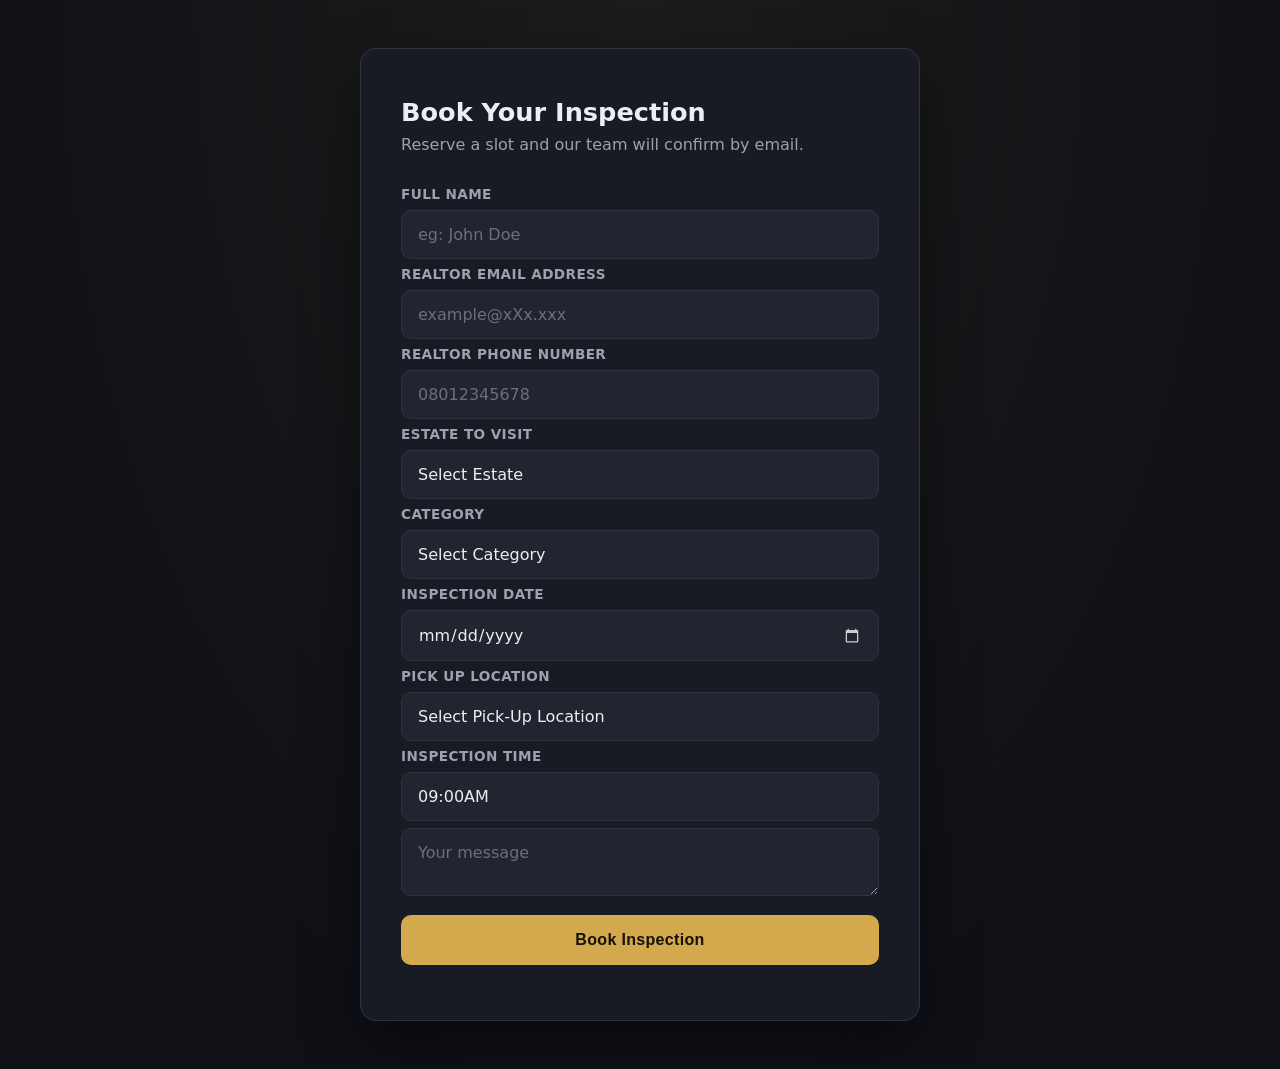
==== index.html @ 1f4cd4dc "feat:add initial form layout" ====
<!DOCTYPE html>
<html lang="en">

<head>
    <meta charset="UTF-8">
    <meta name="viewport" content="width=device-width, initial-scale=1.0">
    <title>Book an Inspection</title>
    <link rel="stylesheet" href="./index.css">
    <script defer src="./index.js"></script>
</head>

<body>
    <form action="" id="inspectionForm">
        <h1 style="margin-bottom:8px; font-size:1.6rem;">Book Your Inspection</h1>
        <p style="color:var(--text-muted); margin-bottom:32px;">
            Reserve a slot and our team will confirm by email.
        </p>
        <fieldset>
            <div>
                <label for="full-name">Full Name</label>
                <input required placeholder="eg: John Doe" type="text" id="full-name" name="name">
            </div>

            <div>
                <label for="email">Realtor Email Address </label>
                <input required placeholder="example@xXx.xxx" type="email" id="email" name="email">
            </div>

            <div>
                <label for="phone-number">Realtor Phone Number </label>
                <input required placeholder="08012345678" type="tel" id="phone-number" name="phone">
            </div>
        </fieldset>
        <div>
            <fieldset>
                <label for="estate-groups">Estate To Visit</label>
                <select required id="estate-groups" name="property">
                    <option selected disabled value="">Select Estate</option>
                    <optgroup label="Lagos">
                        <option value="Bolton Height (Flagship luxury apartments)">Bolton Height (Flagship luxury
                            apartments)</option>
                        <option value="Lekki Pride I (Smart residential homes)">Lekki Pride I (Smart residential homes)
                        </option>
                        <option value="Lekki Pride II (Terrace duplexes and apartments)">Lekki Pride II (Terrace
                            duplexes and apartments)</option>

                        <option value="Lekki Pride III (Serviced plots and residential lands)">Lekki Pride III (Serviced
                            plots and residential lands)</option>
                        <option value="Zylus Court Phase I">Zylus Court Phase I</option>
                        <option value="Zylus Court Phase II">Zylus Court Phase II</option>
                        <option value="Zylus Court Extension (Bungalows and terrace duplexes)">Zylus Court Extension
                            (Bungalows and terrace duplexes)</option>
                        <option value="Zylus Chrystland City (50-hectare leisure and residential city near St. Augustine
                            University)">Zylus Chrystland City (50-hectare leisure and residential city near St.
                            Augustine
                            University)</option>
                        <option value="Zylus Olumo Pride Epe">Zylus Olumo Pride Epe</option>
                        <option value="Tiwa Commercial Hub (Aiyetoro — Commercial plot spaces for businesses)">Tiwa
                            Commercial Hub (Aiyetoro — Commercial plot spaces for businesses)</option>
                        <option value="Tiwa Garden City Phase 1">Tiwa Garden City Phase 1</option>
                        <option value="Tiwa Phase 2">Tiwa Phase 2</option>
                        <option value="Zylus Prime City (Eleran Igbe Bus Stop — Government allocation lands)">Zylus
                            Prime City (Eleran Igbe Bus Stop — Government allocation lands)</option>
                        <option value="Lekki Avana Phase I (Idera Scheme, Eleko)">Lekki Avana Phase I (Idera Scheme,
                            Eleko)</option>
                        <option value="Lekki Avana Phase II (Eleran Igbe — Smart-ready bungalows)">Lekki Avana Phase II
                            (Eleran Igbe — Smart-ready bungalows)</option>
                    </optgroup>
                    <optgroup label="Ogun">
                        <option value="Zylus Olumo Pride Abeokuta">Zylus Olumo Pride Abeokuta</option>
                        <option value="Zylus Lafenwa Scheme">Zylus Lafenwa Scheme</option>
                    </optgroup>

                    <optgroup label="Abuja">
                        <option value="Zylus Residence Abuja">Zylus Residence Abuja </option>
                    </optgroup>
                </select>

            </fieldset>
        </div>
        <div>
            <label for="category">Category</label>
            <select required name="category" id="category">
                <option selected disabled value="">Select Category</option>
                <option value="Realtor Only">Realtor Only</option>
                <option value="Realtor With Client">Realtor With Client</option>
            </select>
        </div>
        <div id="realtor-day-wrap" hidden>
            <label for="inspection-day">Inspection Day</label>
            <select id="inspection-day" name="inspection_day">
                <option value="" selected disabled>Select Day</option>
                <option value="Tuesday">Tuesday</option>
                <option value="Thursday">Thursday</option>
                <option value="Saturday">Saturday</option>
            </select>
            <small style="color:var(--text-muted); display:block; margin-top:6px;">
                Realtor inspections hold Tue / Thu / Sat
            </small>
        </div>
        <div>
            <label for="inspection-date">Inspection Date</label>
            <input required type="date" id="inspection-date" name="date">
        </div>
        <div>
            <label for="pick-up-location">Pick up location</label>
            <select required name="location" id="pick-up-location">

                <option selected disabled value="">Select Pick-Up Location</option>
                <option
                    value="Head Office (4A Omon Ebhomenye Street, Off Admiralty Way, Lekki Phase 1, Lagos, Nigeria.)">
                    Head
                    Office (4A Omon Ebhomenye Street, Off Admiralty Way, Lekki Phase 1, Lagos, Nigeria.)</option>
                <option value="21 Wemco road, off Agidingbi Road, Ogba, Ikeja Lagos">21 Wemco road, off Agidingbi Road,
                    Ogba, Ikeja
                    Lagos</option>
                <option value="Lafenwa-Abeokuta">Lafenwa-Abeokuta</option>
                <option value="Iwo Road Roundabout (Ibadan)">Iwo Road Roundabout (Ibadan)</option>
                <option value="Olomore Abeokuta (Only available for Eti-Ile Court)">Olomore Abeokuta (Only available for
                    Eti-Ile
                    Court)</option>
                <option value="Mega Chicken (Island)">Mega Chicken (Island)</option>
                <option value="Shoprite (Island)">Shoprite (Island)</option>
                <option value="Lekki Phase 1 (Island)">Lekki Phase 1 (Island)</option>
                <option value="Abia House, Off Ahmadu Bello Way">Abia House, Off Ahmadu Bello Way</option>
                <option value="Treasure Park">Treasure park</option>
            </select>
        </div>

        <div>
            <label for="inspection-time">Inspection Time</label>
            <input required type="text" value="09:00AM" readonly name="time">
        </div>
        <div>
            <textarea name="message" id="message" placeholder="Your message"></textarea>
        </div>
        <div>
            <button type="submit">Book Inspection</button>
        </div>
    </form>
    <div id="successPanel" class="success-panel" hidden>
        <div class="success-icon">✓</div>
        <h1>Booking Received!</h1>
        <p class="success-detail">
            A confirmation email has been sent to
            <b id="sentToEmail"></b>.<br>
            If you don't see it within a few minutes, please check your spam folder.
        </p>
        <p class="success-detail" id="successSummary"></p>
        <button type="button" id="bookNewBtn">Book New Client</button>
    </div>
</body>

</html>
---- index.css ----
*{
    margin: 0;
    padding: 0;
    box-sizing: border-box;
}

:root {
    --bg:#0f1117;
    --card:#181b23;
    --field:#21252f;
    --border: #2e3340;
    --text: #eceef2;
    --text-muted: #9aa1af;
    --accent: #d4a94e;  
    --accent-glow: rgba(212, 169, 78, 0.25);
    --radius: 10px;

}

body {
    font-family: system-ui, -apple-system, BlinkMacSystemFont, 'Segoe UI', Roboto, Oxygen, Ubuntu, Cantarell, 'Open Sans', 'Helvetica Neue', sans-serif;
    background: var(--bg);
    background-image: radial-gradient(
    ellipse at top,
    rgba(212, 169, 78, 0.07),
    transparent 75%
  );
  color: var(--text);
  min-height: 100vh;
  display: grid;
  place-items: center;   /* dead-center the card, 2 lines */
  padding: 48px 16px;
}

form {
  background: var(--card);
  border: 1px solid var(--border);
  border-radius: 16px;
  padding: 48px 40px;
  width: 100%;
  max-width: 560px;
  box-shadow: 0 24px 60px rgba(0, 0, 0, 0.45);
}

fieldset {
  border: none;
}

form > div,
fieldset > div {
  margin-bottom: 7px;    
}

label {
  display: block;
  margin-bottom: 8px;      
  font-size: 0.85rem;
  font-weight: 600;
  letter-spacing: 0.03em;
  text-transform: uppercase;
  color: var(--text-muted);
}

input,
select,
textarea {
  width: 100%;
  padding: 14px 16px;
  background: var(--field);
  border: 1px solid var(--border);
  border-radius: var(--radius);
  color: var(--text);
  font-size: 1rem;
  font-family: inherit;
  transition: border-color 0.2s ease, box-shadow 0.2s ease;
}

input::placeholder,
textarea::placeholder {
  color: var(--text-muted);
  opacity: 0.6;
}

select {
  appearance: none;
  cursor: pointer;
}
option { background: var(--field); }

input[type="date"]::-webkit-calendar-picker-indicator {
  filter: invert(0.8);
}
button[type="submit"] {
  width: 100%;
  padding: 16px;
  margin-top: 8px;
  background: var(--accent);
  color: #14120a;          /* dark text on gold = strong contrast */
  border: none;
  border-radius: var(--radius);
  font-size: 1rem;
  font-weight: 700;
  letter-spacing: 0.02em;
  cursor: pointer;
  transition: transform 0.15s ease, box-shadow 0.15s ease, opacity 0.2s;
}
button[type="submit"]:hover {
  transform: translateY(-2px);
  box-shadow: 0 8px 24px var(--accent-glow);
}

button[type="submit"]:active {
  transform: translateY(0);
}

button[type="submit"]:disabled {
  opacity: 0.6;
  cursor: wait;
  transform: none;
}
@media (max-width: 480px) {
  form {
    padding: 32px 20px;
  }
}

.success-panel {
  background: var(--card);
  border: 1px solid var(--border);
  border-radius: 16px;
  padding: 56px 40px;
  width: 100%;
  max-width: 560px;
  box-shadow: 0 24px 60px rgba(0, 0, 0, 0.45);
  text-align: center;
  animation: rise 0.4s ease both;
}

.success-icon {
  width: 64px;
  height: 64px;
  margin: 0 auto 24px;
  border-radius: 50%;
  background: var(--accent);
  color: #14120a;
  font-size: 2rem;
  display: grid;
  place-items: center;
}

.success-detail {
  color: var(--text-muted);
  margin: 16px 0;
  line-height: 1.6;
}

#bookNewBtn {
  margin-top: 24px;
  padding: 14px 32px;
  background: transparent;
  color: var(--accent);
  border: 1px solid var(--accent);
  border-radius: var(--radius);
  font-size: 1rem;
  font-weight: 600;
  cursor: pointer;
  transition: background 0.2s, color 0.2s;
}

#bookNewBtn:hover {
  background: var(--accent);
  color: #14120a;
}

@keyframes rise {
  from { opacity: 0; transform: translateY(12px); }
  to   { opacity: 1; transform: translateY(0); }
}
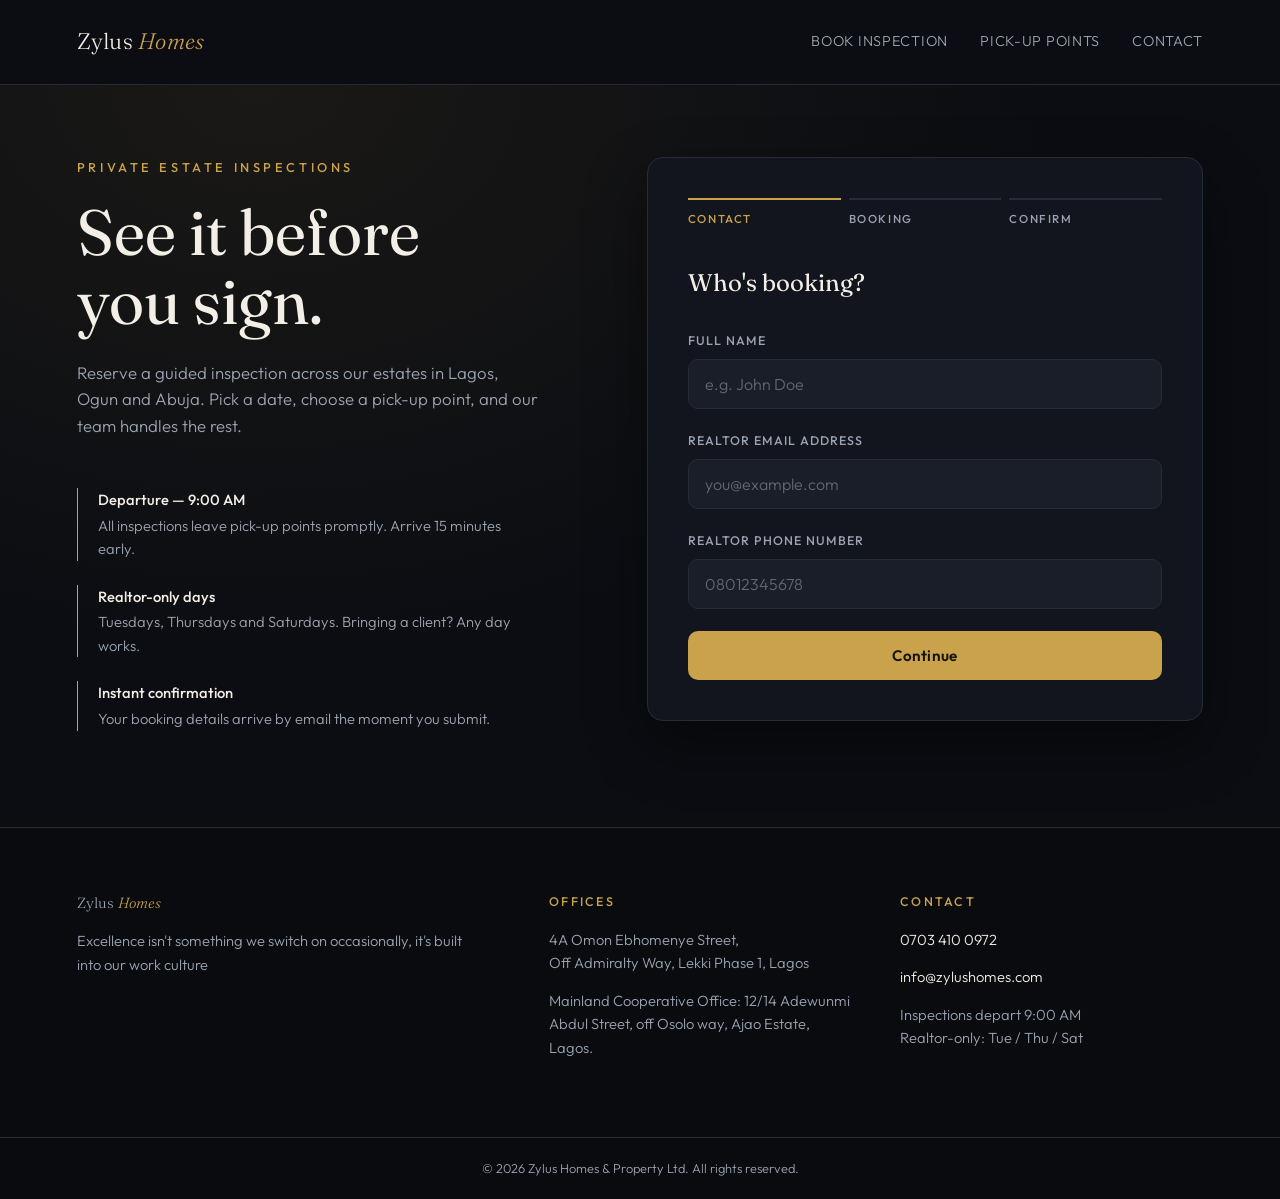
==== commit 5ec0db22: "add premium layout" ====
--- a/index.html
+++ b/index.html
@@ -4,151 +4,244 @@
 <head>
     <meta charset="UTF-8">
     <meta name="viewport" content="width=device-width, initial-scale=1.0">
-    <title>Book an Inspection</title>
+    <title>Book an Inspection — Zylus Homes</title>
+    <link rel="preconnect" href="https://fonts.googleapis.com">
+    <link rel="preconnect" href="https://fonts.gstatic.com" crossorigin>
+    <link
+        href="https://fonts.googleapis.com/css2?family=Fraunces:opsz,wght@9..144,400;9..144,600&family=Outfit:wght@300;400;500;600&display=swap"
+        rel="stylesheet">
     <link rel="stylesheet" href="./index.css">
-    <script defer src="./index.js"></script>
+    <script src="./index.js" defer></script>
 </head>
 
 <body>
-    <form action="" id="inspectionForm">
-        <h1 style="margin-bottom:8px; font-size:1.6rem;">Book Your Inspection</h1>
-        <p style="color:var(--text-muted); margin-bottom:32px;">
-            Reserve a slot and our team will confirm by email.
-        </p>
-        <fieldset>
-            <div>
-                <label for="full-name">Full Name</label>
-                <input required placeholder="eg: John Doe" type="text" id="full-name" name="name">
-            </div>
-
-            <div>
-                <label for="email">Realtor Email Address </label>
-                <input required placeholder="example@xXx.xxx" type="email" id="email" name="email">
-            </div>
-
-            <div>
-                <label for="phone-number">Realtor Phone Number </label>
-                <input required placeholder="08012345678" type="tel" id="phone-number" name="phone">
-            </div>
-        </fieldset>
-        <div>
-            <fieldset>
-                <label for="estate-groups">Estate To Visit</label>
-                <select required id="estate-groups" name="property">
-                    <option selected disabled value="">Select Estate</option>
-                    <optgroup label="Lagos">
-                        <option value="Bolton Height (Flagship luxury apartments)">Bolton Height (Flagship luxury
-                            apartments)</option>
-                        <option value="Lekki Pride I (Smart residential homes)">Lekki Pride I (Smart residential homes)
-                        </option>
-                        <option value="Lekki Pride II (Terrace duplexes and apartments)">Lekki Pride II (Terrace
-                            duplexes and apartments)</option>
-
-                        <option value="Lekki Pride III (Serviced plots and residential lands)">Lekki Pride III (Serviced
-                            plots and residential lands)</option>
-                        <option value="Zylus Court Phase I">Zylus Court Phase I</option>
-                        <option value="Zylus Court Phase II">Zylus Court Phase II</option>
-                        <option value="Zylus Court Extension (Bungalows and terrace duplexes)">Zylus Court Extension
-                            (Bungalows and terrace duplexes)</option>
-                        <option value="Zylus Chrystland City (50-hectare leisure and residential city near St. Augustine
-                            University)">Zylus Chrystland City (50-hectare leisure and residential city near St.
-                            Augustine
-                            University)</option>
-                        <option value="Zylus Olumo Pride Epe">Zylus Olumo Pride Epe</option>
-                        <option value="Tiwa Commercial Hub (Aiyetoro — Commercial plot spaces for businesses)">Tiwa
-                            Commercial Hub (Aiyetoro — Commercial plot spaces for businesses)</option>
-                        <option value="Tiwa Garden City Phase 1">Tiwa Garden City Phase 1</option>
-                        <option value="Tiwa Phase 2">Tiwa Phase 2</option>
-                        <option value="Zylus Prime City (Eleran Igbe Bus Stop — Government allocation lands)">Zylus
-                            Prime City (Eleran Igbe Bus Stop — Government allocation lands)</option>
-                        <option value="Lekki Avana Phase I (Idera Scheme, Eleko)">Lekki Avana Phase I (Idera Scheme,
-                            Eleko)</option>
-                        <option value="Lekki Avana Phase II (Eleran Igbe — Smart-ready bungalows)">Lekki Avana Phase II
-                            (Eleran Igbe — Smart-ready bungalows)</option>
-                    </optgroup>
-                    <optgroup label="Ogun">
-                        <option value="Zylus Olumo Pride Abeokuta">Zylus Olumo Pride Abeokuta</option>
-                        <option value="Zylus Lafenwa Scheme">Zylus Lafenwa Scheme</option>
-                    </optgroup>
-
-                    <optgroup label="Abuja">
-                        <option value="Zylus Residence Abuja">Zylus Residence Abuja </option>
-                    </optgroup>
-                </select>
-
-            </fieldset>
+
+    <header class="site-header">
+        <a class="brand" href="#">Zylus <span>Homes</span></a>
+        <nav class="site-nav">
+            <a href="#book">Book Inspection</a>
+            <a href="#footer">Pick-up Points</a>
+            <a href="#footer">Contact</a>
+        </nav>
+    </header>
+
+    <main class="hero-grid" id="book">
+
+        <section class="hero-copy">
+            <p class="eyebrow">Private Estate Inspections</p>
+            <h1>See it before<br>you sign.</h1>
+            <p class="lede">
+                Reserve a guided inspection across our estates in Lagos, Ogun
+                and Abuja. Pick a date, choose a pick-up point, and our team
+                handles the rest.
+            </p>
+
+            <ul class="facts">
+                <li>
+                    <b>Departure — 9:00 AM</b>
+                    All inspections leave pick-up points promptly. Arrive 15 minutes early.
+                </li>
+                <li>
+                    <b>Realtor-only days</b>
+                    Tuesdays, Thursdays and Saturdays. Bringing a client? Any day works.
+                </li>
+                <li>
+                    <b>Instant confirmation</b>
+                    Your booking details arrive by email the moment you submit.
+                </li>
+            </ul>
+        </section>
+
+
+        <section class="booking-card">
+
+            <ol class="rail" aria-hidden="true">
+                <li class="rail-step active">Contact</li>
+                <li class="rail-step">Booking</li>
+                <li class="rail-step">Confirm</li>
+            </ol>
+
+            <form id="inspectionForm" novalidate>
+
+                <fieldset class="form-step" data-step="0">
+                    <legend>Who's booking?</legend>
+
+                    <div class="field">
+                        <label for="full-name">Full Name</label>
+                        <input required placeholder="e.g. John Doe" type="text" id="full-name" name="name">
+                    </div>
+
+                    <div class="field">
+                        <label for="email">Realtor Email Address</label>
+                        <input required placeholder="you@example.com" type="email" id="email" name="email">
+                    </div>
+
+                    <div class="field">
+                        <label for="phone-number">Realtor Phone Number</label>
+                        <input required placeholder="08012345678" type="tel" id="phone-number" name="phone">
+                    </div>
+
+                    <div class="step-actions">
+                        <button type="button" class="btn-primary" data-next>Continue</button>
+                    </div>
+                </fieldset>
+
+
+                <fieldset class="form-step" data-step="1" hidden>
+                    <legend>Inspection details</legend>
+
+                    <div class="field">
+                        <label for="estate-groups">Estate</label>
+                        <select required id="estate-groups" name="property">
+                            <option value="" selected disabled>Select Estate</option>
+                            <optgroup label="Lagos">
+                                <option value="Bolton Height (Flagship luxury apartments)">Bolton Height (Flagship
+                                    luxury apartments)</option>
+                                <option value="Lekki Pride I (Smart residential homes)">Lekki Pride I (Smart residential
+                                    homes)</option>
+                                <option value="Lekki Pride II (Terrace duplexes and apartments)">Lekki Pride II (Terrace
+                                    duplexes and apartments)</option>
+                                <option value="Lekki Pride III (Serviced plots and residential lands)">Lekki Pride III
+                                    (Serviced plots and residential lands)</option>
+                                <option value="Zylus Court Phase I">Zylus Court Phase I</option>
+                                <option value="Zylus Court Phase II">Zylus Court Phase II</option>
+                                <option value="Zylus Court Extension (Bungalows and terrace duplexes)">Zylus Court
+                                    Extension (Bungalows and terrace duplexes)</option>
+                                <option
+                                    value="Zylus Chrystland City (50-hectare leisure and residential city near St. Augustine University)">
+                                    Zylus Chrystland City (50-hectare leisure and residential city)</option>
+                                <option value="Zylus Olumo Pride Epe">Zylus Olumo Pride Epe</option>
+                                <option value="Tiwa Commercial Hub (Aiyetoro — Commercial plot spaces for businesses)">
+                                    Tiwa Commercial Hub (Aiyetoro)</option>
+                                <option value="Tiwa Garden City Phase 1">Tiwa Garden City Phase 1</option>
+                                <option value="Tiwa Phase 2">Tiwa Phase 2</option>
+                                <option value="Zylus Prime City (Eleran Igbe Bus Stop — Government allocation lands)">
+                                    Zylus Prime City (Eleran Igbe)</option>
+                                <option value="Lekki Avana Phase I (Idera Scheme, Eleko)">Lekki Avana Phase I (Idera
+                                    Scheme, Eleko)</option>
+                                <option value="Lekki Avana Phase II (Eleran Igbe — Smart-ready bungalows)">Lekki Avana
+                                    Phase II (Eleran Igbe)</option>
+                            </optgroup>
+                            <optgroup label="Ogun">
+                                <option value="Zylus Olumo Pride Abeokuta">Zylus Olumo Pride Abeokuta</option>
+                                <option value="Zylus Lafenwa Scheme">Zylus Lafenwa Scheme</option>
+                            </optgroup>
+                            <optgroup label="Abuja">
+                                <option value="Zylus Residence Abuja">Zylus Residence Abuja</option>
+                            </optgroup>
+                        </select>
+                    </div>
+
+                    <div class="field">
+                        <label for="category">Category</label>
+                        <select required name="category" id="category">
+                            <option value="" selected disabled>Select Category</option>
+                            <option value="Realtor Only">Realtor Only</option>
+                            <option value="Realtor With Client">Realtor With Client</option>
+                        </select>
+                    </div>
+
+                    <div class="field-row">
+                        <div class="field">
+                            <label for="inspection-date">Inspection Date</label>
+                            <input required type="date" id="inspection-date" name="date">
+                            <small class="hint">Realtor-only: Tue / Thu / Sat</small>
+                        </div>
+                        <div class="field">
+                            <label for="inspection-time">Departure Time</label>
+                            <input type="text" id="inspection-time" name="time" value="09:00AM" readonly>
+                        </div>
+                    </div>
+
+                    <div class="field">
+                        <label for="pick-up-location">Pick-up Location</label>
+                        <select required name="location" id="pick-up-location">
+                            <option value="" selected disabled>Select Pick-up Location</option>
+                            <option
+                                value="Head Office (4A Omon Ebhomenye Street, Off Admiralty Way, Lekki Phase 1, Lagos, Nigeria.)">
+                                Head Office — Lekki Phase 1, Lagos</option>
+                            <option value="21 Wemco road, off Agidingbi Road, Ogba, Ikeja Lagos">21 Wemco Road, Ogba,
+                                Ikeja Lagos</option>
+                            <option value="Lafenwa-Abeokuta">Lafenwa — Abeokuta</option>
+                            <option value="Iwo Road Roundabout (Ibadan)">Iwo Road Roundabout (Ibadan)</option>
+                            <option value="Olomore Abeokuta (Only available for Eti-Ile Court)">Olomore Abeokuta
+                                (Eti-Ile Court only)</option>
+                            <option value="Mega Chicken (Island)">Mega Chicken (Island)</option>
+                            <option value="Shoprite (Island)">Shoprite (Island)</option>
+                            <option value="Lekki Phase 1 (Island)">Lekki Phase 1 (Island)</option>
+                            <option value="Abia House, Off Ahmadu Bello Way">Abia House, Off Ahmadu Bello Way</option>
+                            <option value="Treasure Park">Treasure Park</option>
+                        </select>
+                    </div>
+
+                    <div class="step-actions">
+                        <button type="button" class="btn-ghost" data-back>Back</button>
+                        <button type="button" class="btn-primary" data-next>Continue</button>
+                    </div>
+                </fieldset>
+
+
+                <fieldset class="form-step" data-step="2" hidden>
+                    <legend>Review &amp; confirm</legend>
+
+                    <dl class="review" id="reviewList"></dl>
+
+                    <div class="field">
+                        <label for="message">Message <span class="optional">(optional)</span></label>
+                        <textarea name="message" id="message" placeholder="Anything we should know?"></textarea>
+                    </div>
+
+                    <div class="step-actions">
+                        <button type="button" class="btn-ghost" data-back>Back</button>
+                        <button type="submit" class="btn-primary">Book Inspection</button>
+                    </div>
+                </fieldset>
+
+            </form>
+
+            <div id="successPanel" class="success-panel" hidden>
+                <div class="success-icon">✓</div>
+                <h2>Booking Received</h2>
+                <p class="success-detail">
+                    A confirmation email has been sent to <b id="sentToEmail"></b>.<br>
+                    If it isn't in your inbox within a few minutes, check your spam folder.
+                </p>
+                <p class="success-detail" id="successSummary"></p>
+                <button type="button" id="bookNewBtn" class="btn-ghost">Book New Client</button>
+            </div>
+
+        </section>
+    </main>
+
+
+    <footer class="site-footer" id="footer">
+        <div class="footer-grid">
+            <div class="footer-col">
+                <p class="brand footer-brand">Zylus <span>Homes</span></p>
+                <p class="footer-blurb">
+                    Excellence isn't something we switch on occasionally, it's built into our work culture
+                </p>
+            </div>
+
+            <div class="footer-col">
+                <h3>Offices</h3>
+                <p>4A Omon Ebhomenye Street,<br>Off Admiralty Way, Lekki Phase 1, Lagos</p>
+                <p>Mainland Cooperative Office: 12/14 Adewunmi Abdul Street, off Osolo way, Ajao Estate, Lagos.</p>
+            </div>
+
+            <div class="footer-col">
+                <h3>Contact</h3>
+                <p><a href="tel:07034100972">0703 410 0972</a></p>
+                <p><a href="mailto:info@zylushomes.com">info@zylushomes.com</a></p>
+                <p>Inspections depart 9:00 AM<br>Realtor-only: Tue / Thu / Sat</p>
+            </div>
         </div>
-        <div>
-            <label for="category">Category</label>
-            <select required name="category" id="category">
-                <option selected disabled value="">Select Category</option>
-                <option value="Realtor Only">Realtor Only</option>
-                <option value="Realtor With Client">Realtor With Client</option>
-            </select>
+
+        <div class="footer-bar">
+            <p>© 2026 Zylus Homes &amp; Property Ltd. All rights reserved.</p>
         </div>
-        <div id="realtor-day-wrap" hidden>
-            <label for="inspection-day">Inspection Day</label>
-            <select id="inspection-day" name="inspection_day">
-                <option value="" selected disabled>Select Day</option>
-                <option value="Tuesday">Tuesday</option>
-                <option value="Thursday">Thursday</option>
-                <option value="Saturday">Saturday</option>
-            </select>
-            <small style="color:var(--text-muted); display:block; margin-top:6px;">
-                Realtor inspections hold Tue / Thu / Sat
-            </small>
-        </div>
-        <div>
-            <label for="inspection-date">Inspection Date</label>
-            <input required type="date" id="inspection-date" name="date">
-        </div>
-        <div>
-            <label for="pick-up-location">Pick up location</label>
-            <select required name="location" id="pick-up-location">
-
-                <option selected disabled value="">Select Pick-Up Location</option>
-                <option
-                    value="Head Office (4A Omon Ebhomenye Street, Off Admiralty Way, Lekki Phase 1, Lagos, Nigeria.)">
-                    Head
-                    Office (4A Omon Ebhomenye Street, Off Admiralty Way, Lekki Phase 1, Lagos, Nigeria.)</option>
-                <option value="21 Wemco road, off Agidingbi Road, Ogba, Ikeja Lagos">21 Wemco road, off Agidingbi Road,
-                    Ogba, Ikeja
-                    Lagos</option>
-                <option value="Lafenwa-Abeokuta">Lafenwa-Abeokuta</option>
-                <option value="Iwo Road Roundabout (Ibadan)">Iwo Road Roundabout (Ibadan)</option>
-                <option value="Olomore Abeokuta (Only available for Eti-Ile Court)">Olomore Abeokuta (Only available for
-                    Eti-Ile
-                    Court)</option>
-                <option value="Mega Chicken (Island)">Mega Chicken (Island)</option>
-                <option value="Shoprite (Island)">Shoprite (Island)</option>
-                <option value="Lekki Phase 1 (Island)">Lekki Phase 1 (Island)</option>
-                <option value="Abia House, Off Ahmadu Bello Way">Abia House, Off Ahmadu Bello Way</option>
-                <option value="Treasure Park">Treasure park</option>
-            </select>
-        </div>
-
-        <div>
-            <label for="inspection-time">Inspection Time</label>
-            <input required type="text" value="09:00AM" readonly name="time">
-        </div>
-        <div>
-            <textarea name="message" id="message" placeholder="Your message"></textarea>
-        </div>
-        <div>
-            <button type="submit">Book Inspection</button>
-        </div>
-    </form>
-    <div id="successPanel" class="success-panel" hidden>
-        <div class="success-icon">✓</div>
-        <h1>Booking Received!</h1>
-        <p class="success-detail">
-            A confirmation email has been sent to
-            <b id="sentToEmail"></b>.<br>
-            If you don't see it within a few minutes, please check your spam folder.
-        </p>
-        <p class="success-detail" id="successSummary"></p>
-        <button type="button" id="bookNewBtn">Book New Client</button>
-    </div>
+    </footer>
+
 </body>
 
 </html>
--- a/index.css
+++ b/index.css
@@ -1,178 +1,516 @@
-*{
+
+* {
     margin: 0;
     padding: 0;
     box-sizing: border-box;
 }
 
 :root {
-    --bg:#0f1117;
-    --card:#181b23;
-    --field:#21252f;
-    --border: #2e3340;
-    --text: #eceef2;
-    --text-muted: #9aa1af;
-    --accent: #d4a94e;  
-    --accent-glow: rgba(212, 169, 78, 0.25);
+    --bg: #0b0d12;
+    --card: #12151d;
+    --field: #1a1e28;
+    --border: #262b38;
+    --text: #f3efe6;
+    --muted: #9ba3b2;
+    --accent: #c9a24b;
+    --accent-soft: rgba(201, 162, 75, 0.22);
+    --ink-on-accent: #17130a;
     --radius: 10px;
-
+    --font-display: 'Fraunces', Georgia, serif;
+    --font-body: 'Outfit', system-ui, sans-serif;
+}
+
+html {
+    scroll-behavior: smooth;
 }
 
 body {
-    font-family: system-ui, -apple-system, BlinkMacSystemFont, 'Segoe UI', Roboto, Oxygen, Ubuntu, Cantarell, 'Open Sans', 'Helvetica Neue', sans-serif;
+    font-family: var(--font-body);
+    font-weight: 300;
     background: var(--bg);
-    background-image: radial-gradient(
-    ellipse at top,
-    rgba(212, 169, 78, 0.07),
-    transparent 75%
-  );
-  color: var(--text);
-  min-height: 100vh;
-  display: grid;
-  place-items: center;   /* dead-center the card, 2 lines */
-  padding: 48px 16px;
-}
-
-form {
-  background: var(--card);
-  border: 1px solid var(--border);
-  border-radius: 16px;
-  padding: 48px 40px;
-  width: 100%;
-  max-width: 560px;
-  box-shadow: 0 24px 60px rgba(0, 0, 0, 0.45);
-}
-
-fieldset {
-  border: none;
-}
-
-form > div,
-fieldset > div {
-  margin-bottom: 7px;    
+    color: var(--text);
+    line-height: 1.6;
+}
+
+.site-header {
+    display: flex;
+    align-items: center;
+    justify-content: space-between;
+    padding: 24px 6vw;
+    border-bottom: 1px solid var(--border);
+}
+
+.brand {
+    font-family: var(--font-display);
+    font-size: 1.4rem;
+    color: var(--text);
+    text-decoration: none;
+    letter-spacing: 0.01em;
+}
+
+.brand span {
+    color: var(--accent);
+    font-style: italic;
+}
+
+.site-nav {
+    display: flex;
+    gap: 32px;
+}
+
+.site-nav a {
+    color: var(--muted);
+    text-decoration: none;
+    font-size: 0.9rem;
+    letter-spacing: 0.05em;
+    text-transform: uppercase;
+    transition: color 0.2s;
+}
+
+.site-nav a:hover,
+.site-nav a:focus-visible {
+    color: var(--accent);
+}
+
+.hero-grid {
+    display: grid;
+    grid-template-columns: 1fr 1.1fr;
+    gap: 64px;
+    align-items: start;
+    padding: 72px 6vw 96px;
+    max-width: 1280px;
+    margin: 0 auto;
+    background-image: radial-gradient(ellipse at 20% 0%,
+            rgba(201, 162, 75, 0.08), transparent 55%);
+}
+
+.eyebrow {
+    color: var(--accent);
+    font-size: 0.8rem;
+    font-weight: 500;
+    letter-spacing: 0.28em;
+    text-transform: uppercase;
+    margin-bottom: 20px;
+}
+
+.hero-copy h1 {
+    font-family: var(--font-display);
+    font-weight: 400;
+    font-size: clamp(2.6rem, 5vw, 4rem);
+    line-height: 1.08;
+    margin-bottom: 24px;
+}
+
+.lede {
+    color: var(--muted);
+    font-size: 1.05rem;
+    max-width: 42ch;
+    margin-bottom: 48px;
+}
+
+.facts {
+    list-style: none;
+    display: grid;
+    gap: 24px;
+}
+
+.facts li {
+    padding-left: 20px;
+    border-left: 1px solid var(--accent);
+    color: var(--muted);
+    font-size: 0.92rem;
+    max-width: 46ch;
+}
+
+.facts b {
+    display: block;
+    color: var(--text);
+    font-weight: 500;
+    margin-bottom: 2px;
+}
+
+.booking-card {
+    background: var(--card);
+    border: 1px solid var(--border);
+    border-radius: 16px;
+    box-shadow: 0 24px 60px rgba(0, 0, 0, 0.45);
+    padding: 40px;
+}
+
+/* progress rail */
+.rail {
+    list-style: none;
+    display: flex;
+    gap: 8px;
+    margin-bottom: 36px;
+}
+
+.rail-step {
+    flex: 1;
+    font-size: 0.72rem;
+    font-weight: 500;
+    letter-spacing: 0.14em;
+    text-transform: uppercase;
+    color: var(--muted);
+    padding-top: 10px;
+    border-top: 2px solid var(--border);
+    transition: color 0.3s, border-color 0.3s;
+}
+
+.rail-step.active {
+    color: var(--accent);
+    border-top-color: var(--accent);
+}
+
+.rail-step.done {
+    color: var(--text);
+    border-top-color: var(--accent-soft);
+}
+
+/* steps */
+.form-step {
+    border: none;
+}
+
+legend {
+    font-family: var(--font-display);
+    font-size: 1.5rem;
+    font-weight: 400;
+    margin-bottom: 28px;
+}
+
+.field {
+    margin-bottom: 22px;
+}
+
+.field-row {
+    display: grid;
+    grid-template-columns: 1fr 1fr;
+    gap: 16px;
 }
 
 label {
-  display: block;
-  margin-bottom: 8px;      
-  font-size: 0.85rem;
-  font-weight: 600;
-  letter-spacing: 0.03em;
-  text-transform: uppercase;
-  color: var(--text-muted);
+    display: block;
+    margin-bottom: 8px;
+    font-size: 0.78rem;
+    font-weight: 500;
+    letter-spacing: 0.08em;
+    text-transform: uppercase;
+    color: var(--muted);
+}
+
+.optional {
+    text-transform: none;
+    letter-spacing: 0;
+    opacity: 0.7;
+}
+
+.hint {
+    display: block;
+    margin-top: 6px;
+    font-size: 0.78rem;
+    color: var(--muted);
 }
 
 input,
 select,
 textarea {
-  width: 100%;
-  padding: 14px 16px;
-  background: var(--field);
-  border: 1px solid var(--border);
-  border-radius: var(--radius);
-  color: var(--text);
-  font-size: 1rem;
-  font-family: inherit;
-  transition: border-color 0.2s ease, box-shadow 0.2s ease;
+    width: 100%;
+    padding: 14px 16px;
+    background: var(--field);
+    border: 1px solid var(--border);
+    border-radius: var(--radius);
+    color: var(--text);
+    font-size: 1rem;
+    font-family: inherit;
+    font-weight: 300;
+    transition: border-color 0.2s ease, box-shadow 0.2s ease;
 }
 
 input::placeholder,
 textarea::placeholder {
-  color: var(--text-muted);
-  opacity: 0.6;
+    color: var(--muted);
+    opacity: 0.55;
 }
 
 select {
-  appearance: none;
-  cursor: pointer;
-}
-option { background: var(--field); }
+    appearance: none;
+    cursor: pointer;
+    background-image: linear-gradient(45deg, transparent 50%, var(--muted) 50%),
+        linear-gradient(135deg, var(--muted) 50%, transparent 50%);
+    background-position: calc(100% - 20px) 50%, calc(100% - 14px) 50%;
+    background-size: 6px 6px;
+    background-repeat: no-repeat;
+}
+
+option {
+    background: var(--field);
+}
+
+textarea {
+    min-height: 100px;
+    resize: vertical;
+}
+
+input[readonly] {
+    opacity: 0.6;
+    cursor: not-allowed;
+}
+
+input:focus,
+select:focus,
+textarea:focus {
+    outline: none;
+    border-color: var(--accent);
+    box-shadow: 0 0 0 3px var(--accent-soft);
+}
 
 input[type="date"]::-webkit-calendar-picker-indicator {
-  filter: invert(0.8);
-}
-button[type="submit"] {
-  width: 100%;
-  padding: 16px;
-  margin-top: 8px;
-  background: var(--accent);
-  color: #14120a;          /* dark text on gold = strong contrast */
-  border: none;
-  border-radius: var(--radius);
-  font-size: 1rem;
-  font-weight: 700;
-  letter-spacing: 0.02em;
-  cursor: pointer;
-  transition: transform 0.15s ease, box-shadow 0.15s ease, opacity 0.2s;
-}
-button[type="submit"]:hover {
-  transform: translateY(-2px);
-  box-shadow: 0 8px 24px var(--accent-glow);
-}
-
-button[type="submit"]:active {
-  transform: translateY(0);
-}
-
-button[type="submit"]:disabled {
-  opacity: 0.6;
-  cursor: wait;
-  transform: none;
-}
+    filter: invert(0.8);
+}
+
+
+.review {
+    display: grid;
+    grid-template-columns: auto 1fr;
+    gap: 8px 20px;
+    padding: 20px;
+    margin-bottom: 24px;
+    background: var(--field);
+    border: 1px solid var(--border);
+    border-radius: var(--radius);
+    font-size: 0.92rem;
+}
+
+.review dt {
+    color: var(--muted);
+    font-size: 0.75rem;
+    font-weight: 500;
+    letter-spacing: 0.08em;
+    text-transform: uppercase;
+    align-self: center;
+}
+
+.review dd {
+    color: var(--text);
+}
+
+.step-actions {
+    display: flex;
+    gap: 12px;
+    margin-top: 8px;
+}
+
+.btn-primary,
+.btn-ghost {
+    padding: 15px 28px;
+    border-radius: var(--radius);
+    font-size: 0.95rem;
+    font-weight: 600;
+    font-family: inherit;
+    letter-spacing: 0.02em;
+    cursor: pointer;
+    transition: transform 0.15s ease, box-shadow 0.15s ease,
+        background 0.2s, color 0.2s, opacity 0.2s;
+}
+
+.btn-primary {
+    flex: 1;
+    background: var(--accent);
+    color: var(--ink-on-accent);
+    border: none;
+}
+
+.btn-primary:hover {
+    transform: translateY(-2px);
+    box-shadow: 0 8px 24px var(--accent-soft);
+}
+
+.btn-primary:active {
+    transform: translateY(0);
+}
+
+.btn-primary:disabled {
+    opacity: 0.6;
+    cursor: wait;
+    transform: none;
+}
+
+.btn-ghost {
+    background: transparent;
+    color: var(--muted);
+    border: 1px solid var(--border);
+}
+
+.btn-ghost:hover {
+    color: var(--accent);
+    border-color: var(--accent);
+}
+
+
+.btn-primary:focus-visible,
+.btn-ghost:focus-visible,
+.site-nav a:focus-visible {
+    outline: 2px solid var(--accent);
+    outline-offset: 3px;
+}
+
+
+.success-panel {
+    text-align: center;
+    padding: 24px 0;
+    animation: rise 0.4s ease both;
+}
+
+.success-icon {
+    width: 64px;
+    height: 64px;
+    margin: 0 auto 24px;
+    border-radius: 50%;
+    background: var(--accent);
+    color: var(--ink-on-accent);
+    font-size: 1.8rem;
+    display: grid;
+    place-items: center;
+}
+
+.success-panel h2 {
+    font-family: var(--font-display);
+    font-weight: 400;
+    font-size: 1.8rem;
+    margin-bottom: 8px;
+}
+
+.success-detail {
+    color: var(--muted);
+    margin: 14px 0;
+    line-height: 1.7;
+}
+
+#bookNewBtn {
+    margin-top: 20px;
+    color: var(--accent);
+    border-color: var(--accent);
+}
+
+#bookNewBtn:hover {
+    background: var(--accent);
+    color: var(--ink-on-accent);
+}
+
+@keyframes rise {
+    from {
+        opacity: 0;
+        transform: translateY(12px);
+    }
+
+    to {
+        opacity: 1;
+        transform: translateY(0);
+    }
+}
+
+@media (prefers-reduced-motion: reduce) {
+
+    *,
+    *::before,
+    *::after {
+        animation: none !important;
+        transition: none !important;
+    }
+
+    html {
+        scroll-behavior: auto;
+    }
+}
+
+.site-footer {
+    border-top: 1px solid var(--border);
+    background: #090b0f;
+}
+
+.footer-grid {
+    display: grid;
+    grid-template-columns: 1.4fr 1fr 1fr;
+    gap: 48px;
+    max-width: 1280px;
+    margin: 0 auto;
+    padding: 64px 6vw;
+}
+
+.footer-brand {
+    font-size: 1.3rem;
+    margin-bottom: 16px;
+}
+
+.footer-blurb {
+    color: var(--muted);
+    font-size: 0.92rem;
+    max-width: 40ch;
+}
+
+.footer-col h3 {
+    font-size: 0.78rem;
+    font-weight: 500;
+    letter-spacing: 0.18em;
+    text-transform: uppercase;
+    color: var(--accent);
+    margin-bottom: 16px;
+}
+
+.footer-col p {
+    color: var(--muted);
+    font-size: 0.92rem;
+    margin-bottom: 14px;
+}
+
+.footer-col a {
+    color: var(--text);
+    text-decoration: none;
+}
+
+.footer-col a:hover {
+    color: var(--accent);
+}
+
+.footer-bar {
+    border-top: 1px solid var(--border);
+    padding: 20px 6vw;
+    text-align: center;
+    color: var(--muted);
+    font-size: 0.8rem;
+}
+
+
+@media (max-width: 900px) {
+    .hero-grid {
+        grid-template-columns: 1fr;
+        gap: 48px;
+        padding-top: 48px;
+    }
+
+    .footer-grid {
+        grid-template-columns: 1fr;
+        gap: 36px;
+    }
+}
+
 @media (max-width: 480px) {
-  form {
-    padding: 32px 20px;
-  }
-}
-
-.success-panel {
-  background: var(--card);
-  border: 1px solid var(--border);
-  border-radius: 16px;
-  padding: 56px 40px;
-  width: 100%;
-  max-width: 560px;
-  box-shadow: 0 24px 60px rgba(0, 0, 0, 0.45);
-  text-align: center;
-  animation: rise 0.4s ease both;
-}
-
-.success-icon {
-  width: 64px;
-  height: 64px;
-  margin: 0 auto 24px;
-  border-radius: 50%;
-  background: var(--accent);
-  color: #14120a;
-  font-size: 2rem;
-  display: grid;
-  place-items: center;
-}
-
-.success-detail {
-  color: var(--text-muted);
-  margin: 16px 0;
-  line-height: 1.6;
-}
-
-#bookNewBtn {
-  margin-top: 24px;
-  padding: 14px 32px;
-  background: transparent;
-  color: var(--accent);
-  border: 1px solid var(--accent);
-  border-radius: var(--radius);
-  font-size: 1rem;
-  font-weight: 600;
-  cursor: pointer;
-  transition: background 0.2s, color 0.2s;
-}
-
-#bookNewBtn:hover {
-  background: var(--accent);
-  color: #14120a;
-}
-
-@keyframes rise {
-  from { opacity: 0; transform: translateY(12px); }
-  to   { opacity: 1; transform: translateY(0); }
+    .site-header {
+        flex-direction: column;
+        gap: 16px;
+    }
+
+    .booking-card {
+        padding: 28px 20px;
+    }
+
+    .field-row {
+        grid-template-columns: 1fr;
+        gap: 0;
+    }
+
+    .step-actions {
+        flex-direction: column-reverse;
+    }
 }
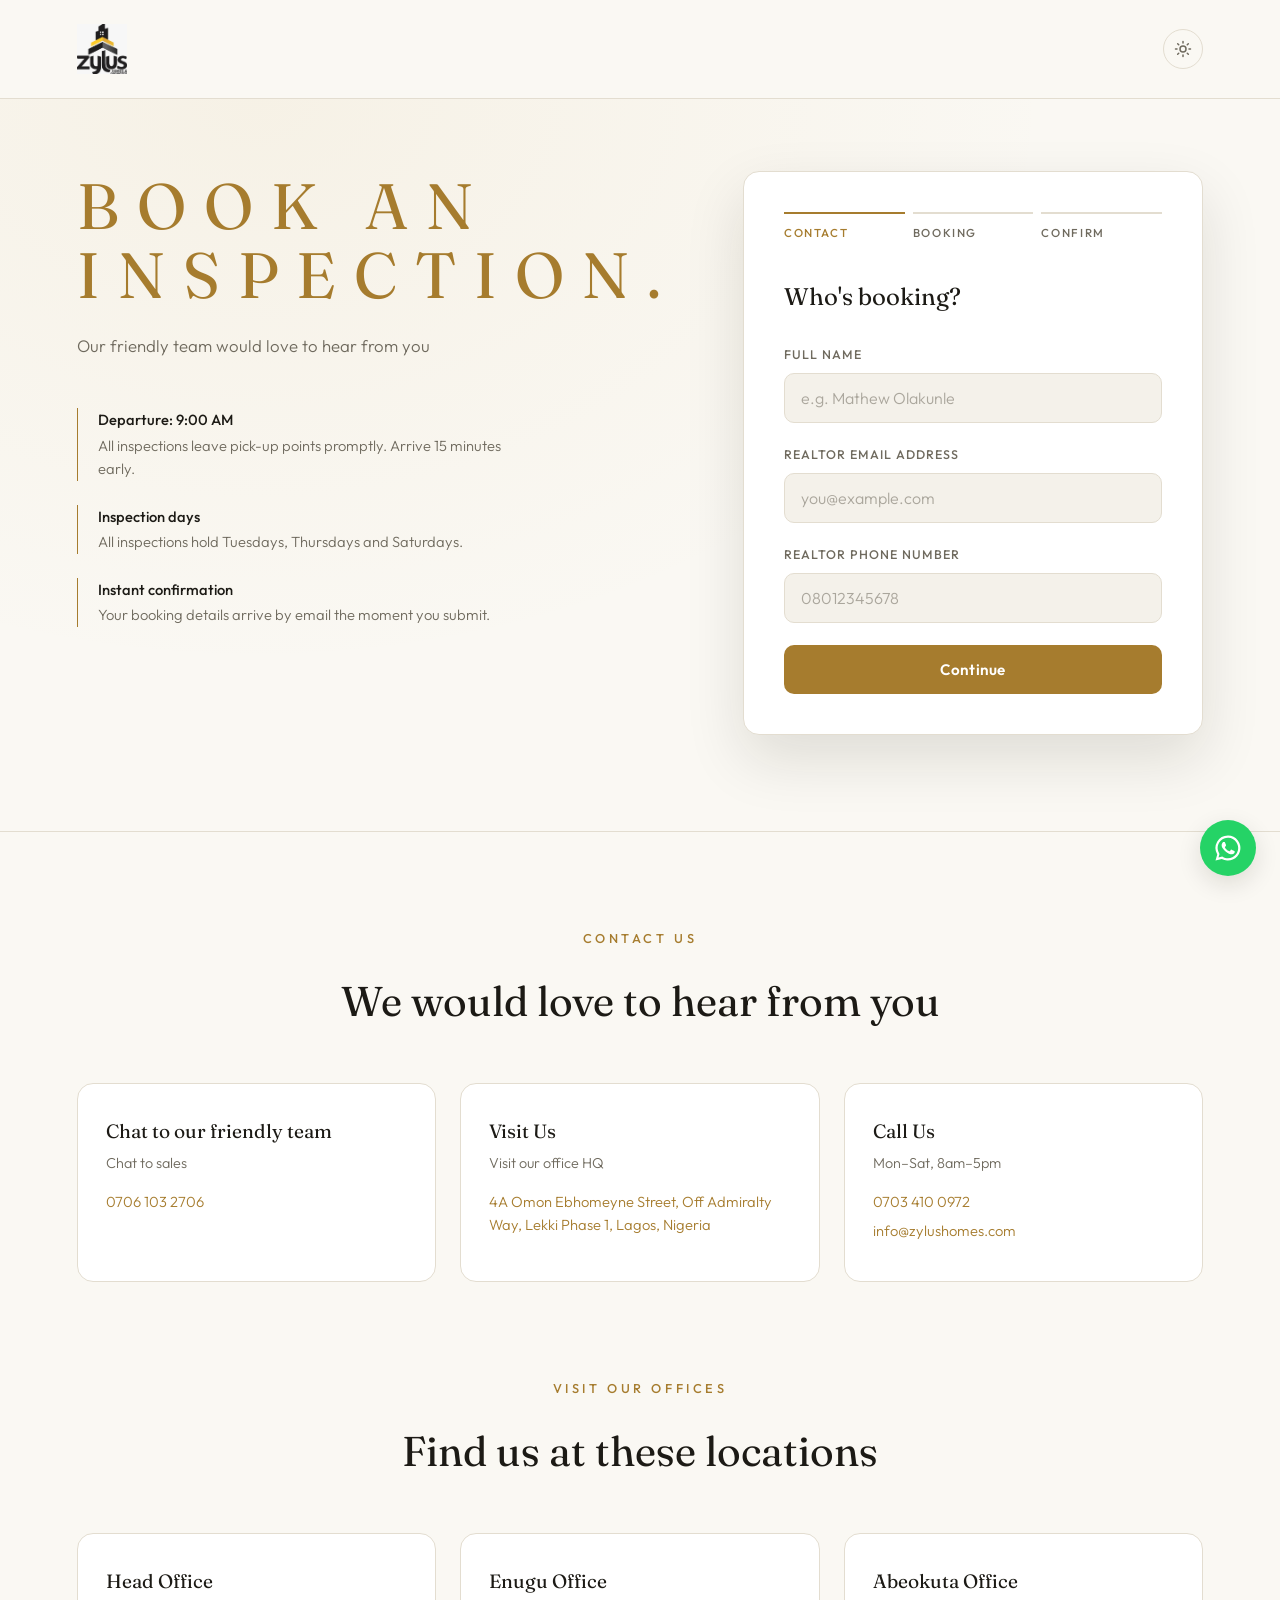
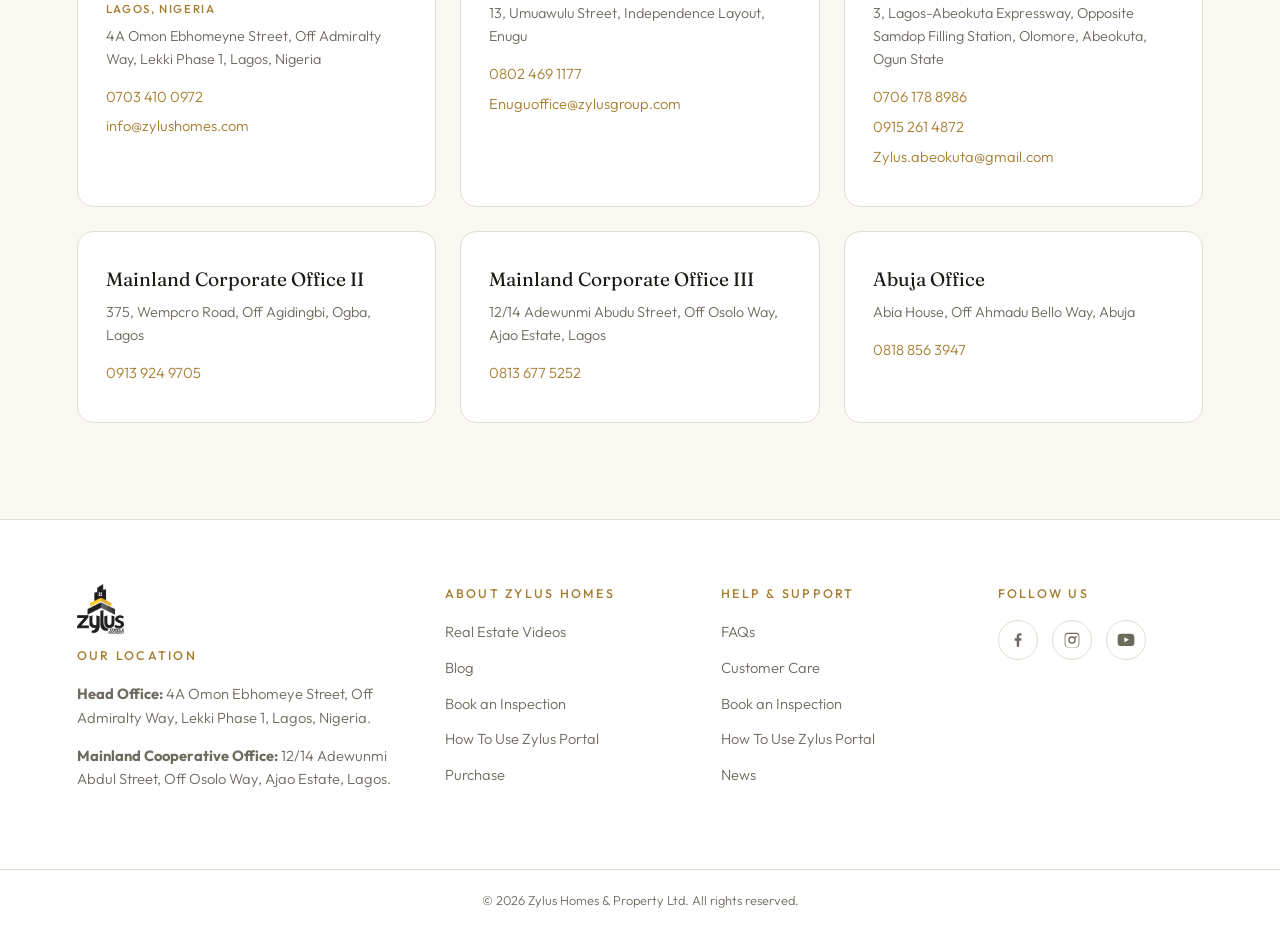
==== commit 0522366b: "add white layout" ====
--- a/index.html
+++ b/index.html
@@ -11,39 +11,54 @@
         href="https://fonts.googleapis.com/css2?family=Fraunces:opsz,wght@9..144,400;9..144,600&family=Outfit:wght@300;400;500;600&display=swap"
         rel="stylesheet">
     <link rel="stylesheet" href="./index.css">
+    <script>
+        document.documentElement.dataset.theme =
+            localStorage.getItem('theme') ||
+            (matchMedia('(prefers-color-scheme: dark)').matches ? 'dark' : 'light');
+    </script>
     <script src="./index.js" defer></script>
+
 </head>
 
 <body>
 
     <header class="site-header">
-        <a class="brand" href="#">Zylus <span>Homes</span></a>
+        <a class="brand" href="#"><img src="./images.jpeg" class="img-logo" alt=""></a>
         <nav class="site-nav">
-            <a href="#book">Book Inspection</a>
+            <button type="button" id="themeToggle" class="theme-toggle" aria-label="Switch theme">
+                <svg class="icon-sun" viewBox="0 0 24 24" fill="none" stroke="currentColor" stroke-width="2"
+                    stroke-linecap="round">
+                    <circle cx="12" cy="12" r="4" />
+                    <path
+                        d="M12 2v2m0 16v2M4.9 4.9l1.4 1.4m11.4 11.4 1.4 1.4M2 12h2m16 0h2M4.9 19.1l1.4-1.4M17.7 6.3l1.4-1.4" />
+                </svg>
+                <svg class="icon-moon" viewBox="0 0 24 24" fill="none" stroke="currentColor" stroke-width="2"
+                    stroke-linecap="round" stroke-linejoin="round">
+                    <path d="M21 12.8A9 9 0 1 1 11.2 3a7 7 0 0 0 9.8 9.8z" />
+                </svg>
+            </button>
+            <!-- <a href="#book">Book Inspection</a>
             <a href="#footer">Pick-up Points</a>
-            <a href="#footer">Contact</a>
+            <a href="#contact">Contact</a> -->
         </nav>
     </header>
 
     <main class="hero-grid" id="book">
 
         <section class="hero-copy">
-            <p class="eyebrow">Private Estate Inspections</p>
-            <h1>See it before<br>you sign.</h1>
-            <p class="lede">
-                Reserve a guided inspection across our estates in Lagos, Ogun
-                and Abuja. Pick a date, choose a pick-up point, and our team
-                handles the rest.
-            </p>
+
+            <h1 class="eyebrow">Book An<br>Inspection.</h1>
+            <p class="lede">Our friendly team would love to hear from you</p>
+
 
             <ul class="facts">
                 <li>
-                    <b>Departure — 9:00 AM</b>
+                    <b>Departure: 9:00 AM</b>
                     All inspections leave pick-up points promptly. Arrive 15 minutes early.
                 </li>
                 <li>
-                    <b>Realtor-only days</b>
-                    Tuesdays, Thursdays and Saturdays. Bringing a client? Any day works.
+                    <b>Inspection days</b>
+                    All inspections hold Tuesdays, Thursdays and Saturdays.
                 </li>
                 <li>
                     <b>Instant confirmation</b>
@@ -68,7 +83,7 @@
 
                     <div class="field">
                         <label for="full-name">Full Name</label>
-                        <input required placeholder="e.g. John Doe" type="text" id="full-name" name="name">
+                        <input required placeholder="e.g. Mathew Olakunle" type="text" id="full-name" name="name">
                     </div>
 
                     <div class="field">
@@ -148,7 +163,7 @@
                             <small class="hint">Realtor-only: Tue / Thu / Sat</small>
                         </div>
                         <div class="field">
-                            <label for="inspection-time">Departure Time</label>
+                            c <label for="inspection-time">Departure Time</label>
                             <input type="text" id="inspection-time" name="time" value="09:00AM" readonly>
                         </div>
                     </div>
@@ -211,30 +226,147 @@
             </div>
 
         </section>
+
+
     </main>
+    <section class="contact" id="contact">
+        <p class="eyebrow">Contact Us</p>
+        <h2 class="section-title">We would love to hear from you</h2>
+
+        <div class="contact-cards">
+            <article class="contact-card">
+                <h3>Chat to our friendly team</h3>
+                <p>Chat to sales</p>
+                <a href="tel:07061032706">0706 103 2706</a>
+            </article>
+
+            <article class="contact-card">
+                <h3>Visit Us</h3>
+                <p>Visit our office HQ</p>
+                <a href="https://maps.google.com/?q=4A+Omon+Ebhomeyne+Street+Lekki+Phase+1+Lagos" target="_blank"
+                    rel="noopener">
+                    4A Omon Ebhomeyne Street, Off Admiralty Way,
+                    Lekki Phase 1, Lagos, Nigeria
+                </a>
+            </article>
+
+            <article class="contact-card">
+                <h3>Call Us</h3>
+                <p>Mon–Sat, 8am–5pm</p>
+                <a href="tel:07034100972">0703 410 0972</a>
+                <a href="mailto:info@zylushomes.com">info@zylushomes.com</a>
+            </article>
+        </div>
+
+        <p class="eyebrow offices-eyebrow">Visit Our Offices</p>
+        <h2 class="section-title">Find us at these locations</h2>
+
+        <div class="office-grid">
+            <article class="office-card">
+                <h3>Head Office <span>Lagos, Nigeria</span></h3>
+                <p>4A Omon Ebhomeyne Street, Off Admiralty Way,
+                    Lekki Phase 1, Lagos, Nigeria</p>
+                <a href="tel:07034100972">0703 410 0972</a>
+                <a href="mailto:info@zylushomes.com">info@zylushomes.com</a>
+            </article>
+
+            <article class="office-card">
+                <h3>Enugu Office</h3>
+                <p>13, Umuawulu Street, Independence Layout, Enugu</p>
+                <a href="tel:08024691177">0802 469 1177</a>
+                <a href="mailto:Enuguoffice@zylusgroup.com">Enuguoffice@zylusgroup.com</a>
+            </article>
+
+            <article class="office-card">
+                <h3>Abeokuta Office</h3>
+                <p>3, Lagos-Abeokuta Expressway, Opposite Samdop Filling Station,
+                    Olomore, Abeokuta, Ogun State</p>
+                <a href="tel:07061788986">0706 178 8986</a>
+                <a href="tel:09152614872">0915 261 4872</a>
+                <a href="mailto:Zylus.abeokuta@gmail.com">Zylus.abeokuta@gmail.com</a>
+            </article>
+
+            <article class="office-card">
+                <h3>Mainland Corporate Office II</h3>
+                <p>375, Wempcro Road, Off Agidingbi, Ogba, Lagos</p>
+                <a href="tel:09139249705">0913 924 9705</a>
+            </article>
+
+            <article class="office-card">
+                <h3>Mainland Corporate Office III</h3>
+                <p>12/14 Adewunmi Abudu Street, Off Osolo Way, Ajao Estate, Lagos</p>
+                <a href="tel:08136775252">0813 677 5252</a>
+            </article>
+
+            <article class="office-card">
+                <h3>Abuja Office</h3>
+                <p>Abia House, Off Ahmadu Bello Way, Abuja</p>
+                <a href="tel:08188563947">0818 856 3947</a>
+            </article>
+        </div>
+    </section>
 
 
     <footer class="site-footer" id="footer">
         <div class="footer-grid">
+
             <div class="footer-col">
-                <p class="brand footer-brand">Zylus <span>Homes</span></p>
-                <p class="footer-blurb">
-                    Excellence isn't something we switch on occasionally, it's built into our work culture
-                </p>
+                <a class="brand" href="#"><img src="./images.png" class="img-logo" alt=""></a>
+                <h3>Our Location</h3>
+                <p><b>Head Office:</b> 4A Omon Ebhomeye Street, Off Admiralty Way,
+                    Lekki Phase 1, Lagos, Nigeria.</p>
+                <p><b>Mainland Cooperative Office:</b> 12/14 Adewunmi Abdul Street,
+                    Off Osolo Way, Ajao Estate, Lagos.</p>
             </div>
 
             <div class="footer-col">
-                <h3>Offices</h3>
-                <p>4A Omon Ebhomenye Street,<br>Off Admiralty Way, Lekki Phase 1, Lagos</p>
-                <p>Mainland Cooperative Office: 12/14 Adewunmi Abdul Street, off Osolo way, Ajao Estate, Lagos.</p>
+                <h3>About Zylus Homes</h3>
+                <a href="https://www.youtube.com/@zylustv659" target="_blank" rel="noopener">Real Estate Videos</a>
+                <a href="https://www.zylushomes.com/blog">Blog</a>
+                <a href="#book">Book an Inspection</a>
+                <a href="https://www.zylushomes.com/inspection">How To Use Zylus Portal</a>
+                <a href="https://www.zylushomes.com/inspection">Purchase</a>
             </div>
 
             <div class="footer-col">
-                <h3>Contact</h3>
-                <p><a href="tel:07034100972">0703 410 0972</a></p>
-                <p><a href="mailto:info@zylushomes.com">info@zylushomes.com</a></p>
-                <p>Inspections depart 9:00 AM<br>Realtor-only: Tue / Thu / Sat</p>
-            </div>
+                <h3>Help &amp; Support</h3>
+                <a href="https://www.zylushomes.com/inspection#">FAQs</a>
+                <a href="https://www.zylushomes.com/contact">Customer Care</a>
+                <a href="#book">Book an Inspection</a>
+                <a href="https://www.zylushomes.com/inspection">How To Use Zylus Portal</a>
+                <a href="https://www.zylushomes.com/blog">News</a>
+            </div>
+
+            <div class="footer-col">
+                <h3>Follow Us</h3>
+                <div class="socials">
+                    <a href="https://www.facebook.com/groups/1107458949860758/" aria-label="Facebook">
+                        <svg viewBox="0 0 24 24" fill="currentColor">
+                            <path
+                                d="M13.5 21v-8h2.7l.4-3.2h-3.1V7.7c0-.9.3-1.6 1.7-1.6h1.5V3.2C16.4 3.1 15.4 3 14.3 3c-2.4 0-4 1.4-4 4.1v2.7H7.5V13h2.8v8h3.2z" />
+                        </svg>
+                    </a>
+                    <a href="https://www.instagram.com/zylushomes/" aria-label="Instagram">
+                        <svg viewBox="0 0 24 24" fill="currentColor">
+                            <path
+                                d="M12 2.2c3.2 0 3.6 0 4.9.1 1.2.1 1.8.2 2.2.4.6.2 1 .5 1.4.9.4.4.7.8.9 1.4.2.4.4 1 .4 2.2.1 1.3.1 1.7.1 4.9s0 3.6-.1 4.9c-.1 1.2-.2 1.8-.4 2.2-.2.6-.5 1-.9 1.4-.4.4-.8.7-1.4.9-.4.2-1 .4-2.2.4-1.3.1-1.7.1-4.9.1s-3.6 0-4.9-.1c-1.2-.1-1.8-.2-2.2-.4-.6-.2-1-.5-1.4-.9-.4-.4-.7-.8-.9-1.4-.2-.4-.4-1-.4-2.2C2.2 15.6 2.2 15.2 2.2 12s0-3.6.1-4.9c.1-1.2.2-1.8.4-2.2.2-.6.5-1 .9-1.4.4-.4.8-.7 1.4-.9.4-.2 1-.4 2.2-.4C8.4 2.2 8.8 2.2 12 2.2zm0 1.8c-3.1 0-3.5 0-4.8.1-1.1.1-1.5.2-1.8.3-.5.2-.8.4-1.1.7-.3.3-.5.6-.7 1.1-.1.3-.3.7-.3 1.8-.1 1.3-.1 1.7-.1 4.8s0 3.5.1 4.8c.1 1.1.2 1.5.3 1.8.2.5.4.8.7 1.1.3.3.6.5 1.1.7.3.1.7.3 1.8.3 1.3.1 1.7.1 4.8.1s3.5 0 4.8-.1c1.1-.1 1.5-.2 1.8-.3.5-.2.8-.4 1.1-.7.3-.3.5-.6.7-1.1.1-.3.3-.7.3-1.8.1-1.3.1-1.7.1-4.8s0-3.5-.1-4.8c-.1-1.1-.2-1.5-.3-1.8-.2-.5-.4-.8-.7-1.1-.3-.3-.6-.5-1.1-.7-.3-.1-.7-.3-1.8-.3-1.3-.1-1.7-.1-4.8-.1zm0 3.1a5 5 0 1 1 0 10 5 5 0 0 1 0-10zm0 1.8a3.2 3.2 0 1 0 0 6.4 3.2 3.2 0 0 0 0-6.4zm5.2-2.1a1.2 1.2 0 1 1 0 2.4 1.2 1.2 0 0 1 0-2.4z" />
+                        </svg>
+                    </a>
+                    <!-- <a href="#" aria-label="X (Twitter)">
+                        <svg viewBox="0 0 24 24" fill="currentColor">
+                            <path
+                                d="M17.8 3h3l-6.6 7.6L22 21h-6.1l-4.8-6.3L5.6 21h-3l7-8.1L2.4 3h6.3l4.3 5.7L17.8 3zm-1.1 16.2h1.7L7.7 4.7H5.9l10.8 14.5z" />
+                        </svg>
+                    </a> -->
+                    <a href="https://www.youtube.com/@zylustv659" target="_blank" rel="noopener" aria-label="YouTube">
+                        <svg viewBox="0 0 24 24" fill="currentColor">
+                            <path
+                                d="M23 7.2s-.2-1.6-.9-2.3c-.8-.9-1.8-.9-2.2-1C16.7 3.7 12 3.7 12 3.7s-4.7 0-7.9.2c-.4.1-1.4.1-2.2 1-.7.7-.9 2.3-.9 2.3S.8 9.1.8 11v1.8c0 1.9.2 3.8.2 3.8s.2 1.6.9 2.3c.8.9 1.9.8 2.4 1 1.7.2 7.7.2 7.7.2s4.7 0 7.9-.2c.4-.1 1.4-.1 2.2-1 .7-.7.9-2.3.9-2.3s.2-1.9.2-3.8V11c0-1.9-.2-3.8-.2-3.8zM9.8 15V8.4l6.1 3.3L9.8 15z" />
+                        </svg>
+                    </a>
+                </div>
+            </div>
+
         </div>
 
         <div class="footer-bar">
@@ -242,6 +374,15 @@
         </div>
     </footer>
 
+    <a class="whatsapp-float"
+        href="https://wa.me/2347061032706?text=Hello%20Zylus%20Homes%2C%20I%27d%20like%20to%20make%20an%20enquiry."
+        target="_blank" rel="noopener" aria-label="Chat with us on WhatsApp">
+        <svg viewBox="0 0 24 24" fill="currentColor">
+            <path
+                d="M12 2a10 10 0 0 0-8.6 15.1L2 22l5-1.3A10 10 0 1 0 12 2zm0 18.2c-1.5 0-3-.4-4.3-1.2l-.3-.2-3 .8.8-2.9-.2-.3A8.2 8.2 0 1 1 12 20.2zm4.6-6.1c-.3-.1-1.5-.7-1.7-.8-.2-.1-.4-.1-.6.1-.2.3-.6.8-.8 1-.1.2-.3.2-.5.1-.3-.1-1.1-.4-2-1.2-.8-.7-1.3-1.5-1.4-1.8-.2-.3 0-.4.1-.5l.4-.5c.1-.2.2-.3.3-.5.1-.2 0-.4 0-.5l-.8-1.9c-.2-.5-.4-.4-.6-.4h-.5c-.2 0-.5.1-.7.3-.2.3-.9.9-.9 2.2s.9 2.5 1.1 2.7c.1.2 1.8 2.8 4.4 3.9.6.3 1.1.4 1.5.6.6.2 1.2.2 1.6.1.5-.1 1.5-.6 1.7-1.2.2-.6.2-1.1.2-1.2-.1-.1-.2-.2-.5-.3z" />
+        </svg>
+    </a>
+
 </body>
 
 </html>
--- a/index.css
+++ b/index.css
@@ -6,6 +6,24 @@
 }
 
 :root {
+    
+      --bg: #faf8f3;
+    --card: #ffffff;
+    --field: #f4f1ea;
+    --border: #e3ddd0;
+    --text: #1c1a15;
+    --muted: #6f6a5e;
+    --accent: #a67c2e;
+    --accent-soft: rgba(166, 124, 46, 0.18);
+    --ink-on-accent: #ffffff;
+    --shadow: rgba(28, 22, 10, 0.12);
+    --radius: 10px;
+    --font-display: 'Fraunces', Georgia, serif;
+    --font-body: 'Outfit', system-ui, sans-serif;
+}
+
+
+[data-theme="dark"] {
     --bg: #0b0d12;
     --card: #12151d;
     --field: #1a1e28;
@@ -15,10 +33,19 @@
     --accent: #c9a24b;
     --accent-soft: rgba(201, 162, 75, 0.22);
     --ink-on-accent: #17130a;
-    --radius: 10px;
-    --font-display: 'Fraunces', Georgia, serif;
-    --font-body: 'Outfit', system-ui, sans-serif;
-}
+    --shadow: rgba(0, 0, 0, 0.45);
+}
+
+/* the date icon fix returns, but scoped to dark only */
+[data-theme="dark"] input[type="date"]::-webkit-calendar-picker-indicator {
+    filter: invert(0.8);
+}
+
+/* smooth the switch */
+body {
+    transition: background-color 0.3s ease, color 0.3s ease;
+}
+
 
 html {
     scroll-behavior: smooth;
@@ -57,6 +84,16 @@
     display: flex;
     gap: 32px;
 }
+.img-logo {
+    height: 50px;       
+    width: auto;   
+    display: block;          
+    object-fit: contain; 
+}
+
+.logo-dark { display: none; }
+[data-theme="dark"] .logo-dark { display: block; }
+[data-theme="dark"] .logo-light { display: none; }
 
 .site-nav a {
     color: var(--muted);
@@ -133,7 +170,7 @@
     background: var(--card);
     border: 1px solid var(--border);
     border-radius: 16px;
-    box-shadow: 0 24px 60px rgba(0, 0, 0, 0.45);
+    box-shadow: 0 24px 60px var(--shadow);
     padding: 40px;
 }
 
@@ -265,10 +302,10 @@
     box-shadow: 0 0 0 3px var(--accent-soft);
 }
 
-input[type="date"]::-webkit-calendar-picker-indicator {
+/* input[type="date"]::-webkit-calendar-picker-indicator {
     filter: invert(0.8);
 }
-
+ */
 
 .review {
     display: grid;
@@ -425,13 +462,15 @@
 }
 
 .site-footer {
-    border-top: 1px solid var(--border);
-    background: #090b0f;
+    /* border-top: 1px solid var(--border); */
+    /* background: #090b0f; */
+    background: var(--card);
+    border-top: 1px solid var(--border)
 }
 
 .footer-grid {
     display: grid;
-    grid-template-columns: 1.4fr 1fr 1fr;
+    grid-template-columns: 1.4fr 1fr 1fr 0.9fr;
     gap: 48px;
     max-width: 1280px;
     margin: 0 auto;
@@ -513,4 +552,196 @@
     .step-actions {
         flex-direction: column-reverse;
     }
-}+}
+
+.contact {
+    max-width: 1280px;
+    margin: 0 auto;
+    padding: 96px 6vw;
+    border-top: 1px solid var(--border);
+    text-align: center;
+}
+
+.section-title {
+    font-family: var(--font-display);
+    font-weight: 400;
+    font-size: clamp(1.8rem, 3.5vw, 2.6rem);
+    margin-bottom: 48px;
+}
+
+.contact-cards {
+    display: grid;
+    grid-template-columns: repeat(3, 1fr);
+    gap: 24px;
+    margin-bottom: 96px;
+}
+
+.contact-card,
+.office-card {
+    background: var(--card);
+    border: 1px solid var(--border);
+    border-radius: 16px;
+    padding: 32px 28px;
+    text-align: left;
+    transition: border-color 0.2s, transform 0.2s;
+}
+
+.contact-card:hover,
+.office-card:hover {
+    border-color: var(--accent);
+    transform: translateY(-3px);
+}
+
+.contact-card h3,
+.office-card h3 {
+    font-family: var(--font-display);
+    font-weight: 400;
+    font-size: 1.2rem;
+    margin-bottom: 6px;
+}
+
+.office-card h3 span {
+    display: block;
+    font-family: var(--font-body);
+    font-size: 0.72rem;
+    font-weight: 500;
+    letter-spacing: 0.14em;
+    text-transform: uppercase;
+    color: var(--accent);
+    margin-top: 4px;
+}
+
+.contact-card p,
+.office-card p {
+    color: var(--muted);
+    font-size: 0.9rem;
+    margin-bottom: 14px;
+}
+
+.contact-card a,
+.office-card a {
+    display: block;
+    color: var(--accent);
+    text-decoration: none;
+    font-size: 0.92rem;
+    margin-bottom: 6px;
+    word-break: break-word;
+}
+
+.contact-card a:hover,
+.office-card a:hover {
+    text-decoration: underline;
+}
+
+.offices-eyebrow {
+    margin-top: 0;
+}
+
+.office-grid {
+    display: grid;
+    grid-template-columns: repeat(3, 1fr);
+    gap: 24px;
+}
+
+@media (max-width: 900px) {
+    .contact-cards,
+    .office-grid {
+        grid-template-columns: 1fr;
+    }
+
+    .contact {
+        padding: 64px 6vw;
+    }
+}
+/* footer link columns */
+.footer-col > a {
+    display: block;
+    color: var(--muted);
+    text-decoration: none;
+    font-size: 0.92rem;
+    margin-bottom: 12px;
+    transition: color 0.2s;
+}
+
+.footer-col > a:hover {
+    color: var(--accent);
+}
+
+/* socials */
+.socials {
+    display: flex;
+    gap: 14px;
+}
+
+.socials a {
+    display: grid;
+    place-items: center;
+    width: 40px;
+    height: 40px;
+    border: 1px solid var(--border);
+    border-radius: 50%;
+    color: var(--muted);
+    transition: color 0.2s, border-color 0.2s, transform 0.2s;
+}
+
+.socials a:hover {
+    color: var(--accent);
+    border-color: var(--accent);
+    transform: translateY(-2px);
+}
+
+.socials svg {
+    width: 18px;
+    height: 18px;
+}
+
+/* floating WhatsApp */
+.whatsapp-float {
+    position: fixed;
+    right: 24px;
+    bottom: 24px;
+    z-index: 100;
+    width: 56px;
+    height: 56px;
+    border-radius: 50%;
+    background: #25d366;
+    color: #fff;
+    display: grid;
+    place-items: center;
+    box-shadow: 0 8px 24px var(--shadow);
+    transition: transform 0.2s;
+}
+
+.whatsapp-float:hover {
+    transform: scale(1.08);
+}
+
+.whatsapp-float svg {
+    width: 30px;
+    height: 30px;
+}
+
+.theme-toggle {
+    display: grid;
+    place-items: center;
+    width: 40px;
+    height: 40px;
+    background: transparent;
+    border: 1px solid var(--border);
+    border-radius: 50%;
+    color: var(--muted);
+    cursor: pointer;
+    transition: color 0.2s, border-color 0.2s;
+}
+
+.theme-toggle:hover {
+    color: var(--accent);
+    border-color: var(--accent);
+}
+
+.theme-toggle svg { width: 18px; height: 18px; }
+
+/* show the icon for the theme you'd switch TO */
+.icon-moon { display: none; }
+[data-theme="dark"] .icon-moon { display: block; }
+[data-theme="dark"] .icon-sun { display: none; }
